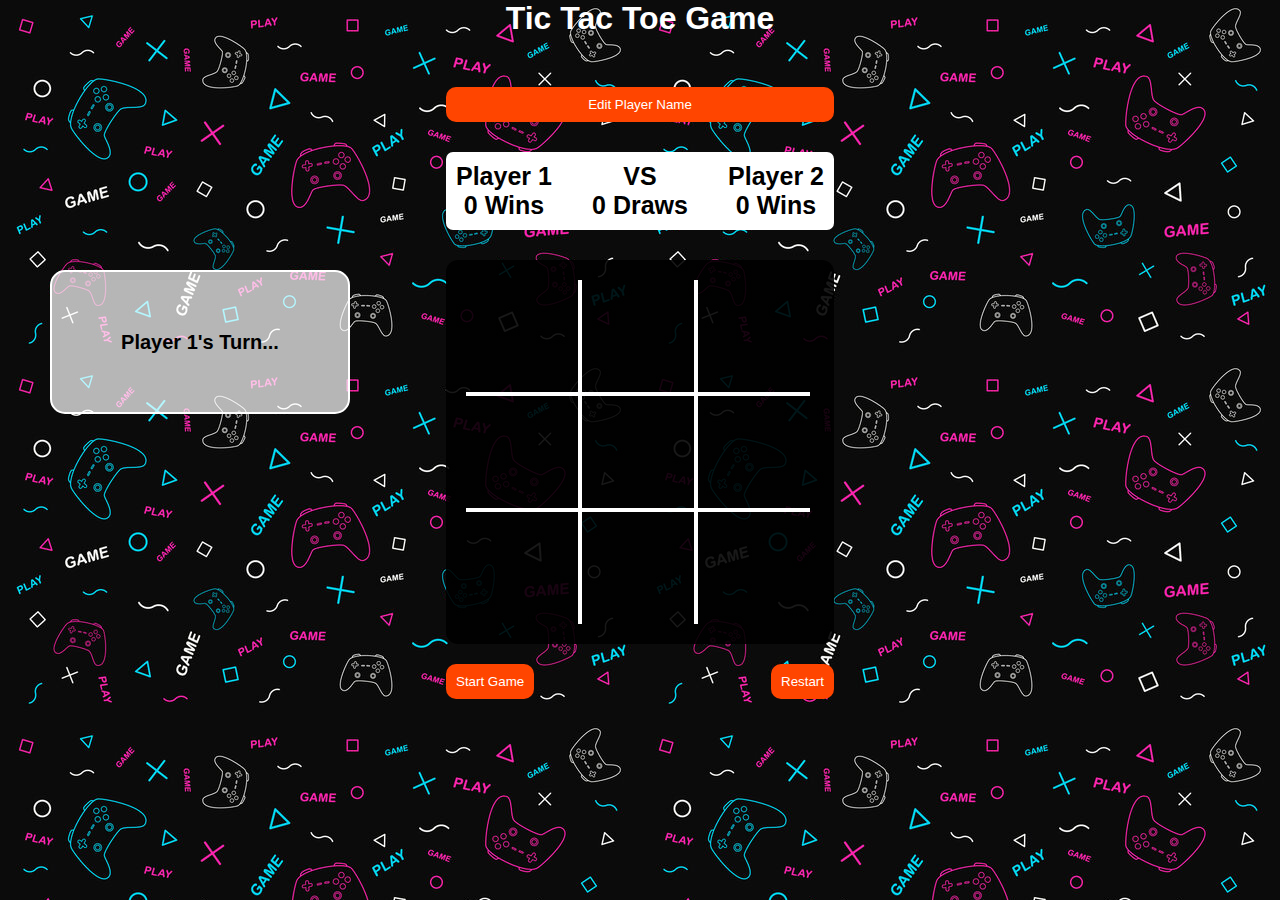
==== index.html @ 19cd67ff "first commit" ====
<!DOCTYPE html>
<html lang="en">

<head>
    <meta charset="UTF-8">
    <meta http-equiv="X-UA-Compatible" content="IE=edge">
    <meta name="viewport" content="width=device-width, initial-scale=1.0">
    <link rel="stylesheet" href="style.css">
    <title>Tic-Tac-Toe Game</title>
</head>

<body>

    <main class="flex flex-col items-center">
        <h1>Tic Tac Toe Game</h1>

        <div class="player">
            <button id="playerBtn">Edit Player Name</button>
            <div class="playername">
                <div class="players">
                    <p class="p1" id="p1">Player 1</p>
                    <p><span id="p1Score">0</span> Wins</p>
                </div>
                <div class="players">
                    <p>VS</p>
                    <p><span id="drwScore">0</span> Draws</p>
                </div>
                <div class="players">
                    <p class="p2" id="p2">Player 2</p>
                    <p><span id="p2Score">0</span> Wins</p>
                </div>
            </div>
        </div>

        <input class="checkbox" type="checkbox" id="check">
        <input class="checkbox" type="checkbox" id="endcheck">
        <div class="whichPlayer">
            <p>Player 1's Turn...</p>
        </div>

        <div class="blanket"></div>
        
        <div class="container">
            <div class="box"></div>
            <div class="box"></div>
            <div class="box"></div>
            <div class="box"></div>
            <div class="box"></div>
            <div class="box"></div>
            <div class="box"></div>
            <div class="box"></div>
            <div class="box"></div>
        </div>

        <div class="inputModal" id="inputModal">
            <div class="close">x</div>
            <input type="text" class="input1" id="input1" value="Player 1" onclick="this.select()">
            <button class="input1Btn">OK</button>
            <input type="text" class="input2" id="input2" value="Player 2" onclick="this.select()">
            <button class="input2Btn">OK</button>
        </div>

        <div class="resultModal" id="resultModal">
            <div class="close" id="resultClose">x</div>
            <p id="result">Rejoice Wins</p>
            <p class="emoji1">&#128516; &#128079; &#128165; &#127881;</p>
            <p class="emoji2">⛔ 🤗</p>
        </div>

        <div class="gameBtn">
            <button class="" id="start">Start Game</button>
            <button class="" id="restart">Restart</button>
        </div>
    </main>

    <script src="main.js"></script>
</body>

</html>
---- style.css ----
@import url('https://fonts.googleapis.com/css2?family=Finger+Paint&family=Freckle+Face&family=Luckiest+Guy&family=Orbitron&display=swap');

* {
    margin: 0;
    padding: 0;
}

body {
    background: url(./image/360_F_323880864_TPsH5ropjEBo1ViILJmcFHJqsBzorxUB.jpg);
    display: flex;
    flex-direction: column;
    justify-content: center;
    align-items: center;
    font-family: Arial, Helvetica, sans-serif;
    position: relative;
}

td {
    background-color: white;
    width: 7rem;
    height: 7rem;
    border: 2px solid;
    text-align: center;
}

h1{
    color: white;
    text-align: center;
}

.player{
    color: white;
    display: flex;
    flex-direction: column;
    margin-top: 50px;
}

.playername{
    display: flex;
    justify-content: space-between;
    font-weight: 900;
    font-size: 25px;
    margin: 30px 0 30px 0;
    background-color: white;
    color: black;
    padding: 10px;
    align-items: center;
    border-radius: 7px;
}

button{
    border: none;
    padding: 10px;
    border-radius: 10px;
    background-color: orangered;
    color: white;
    cursor: pointer;
}

button:hover{
    background-color: red;
}

.gameBtn {
    display: flex;
    justify-content: space-between;
    margin-top: 20px;
}

.checkbox{
    display: none;
}

.box{
    color: white;
    width: 7rem;
    height: 7rem;
    font-size: 100px;
    cursor: pointer;
    font-family: 'Finger Paint', cursive;
}

.container{
    display: grid;
    grid-template-columns: repeat(3, 1fr);
    text-align: center;
    background-color: rgba(0, 0, 0, .9);
    border-radius: 12px;
    padding: 20px;
}

.blanket {
    background: transparent;
    width: 29%;
    height: 24rem;
    position: absolute;
    z-index: 50;
    border-radius: 12px;
    display: none;
}

.close{
    font-size: 20px;
}

.inputModal{
    position: absolute;
    top: 270px;
    width: 30%;
    display: flex;
    flex-direction: column;
    justify-content: center;
    align-items: center;
    border: white solid 2px;
    padding: 20px;
    border-radius: 15px;
    background-color: white;
    height: 200px;
    justify-content: space-evenly;
    display: none;
}

.resultModal{
    position: absolute;
    top: 270px;
    width: 30%;
    display: flex;
    flex-direction: column;
    justify-content: center;
    align-items: center;
    border: white solid 2px;
    padding: 20px;
    border-radius: 15px;
    background-color: white;
    height: 150px;
    justify-content: space-evenly;
    font-weight: 900;
    font-size: 30px;
    display: none;
}

.players{
    text-align: center;
}

.emoji1{
    display: none;
}
.emoji2{
    display: none;
}

.whichPlayer{
    position: absolute;
    top: 270px;
    left: 50px;
    width: 20%;
    display: flex;
    flex-direction: column;
    justify-content: center;
    align-items: center;
    border: white solid 2px;
    padding: 20px;
    border-radius: 15px;
    background-color: rgba(255, 255, 255, .7);
    height: 100px;
    font-size: 20px;
    font-weight: 700;
}

.close {
    border: .2px solid;
    border-radius: 5px;
    padding: 1px 9px;
    font-weight: 900;
    display: flex;
    align-items: center;
    cursor: pointer;
    position: absolute;
    right: 10px;
    top: 10px;
}

.input2Btn{
    display: none;
}

.input2{
    display: none;
}

.close:hover{
    background-color: black;
    color: white;
}

.inputModal button {
    width: 50%;
}

input{
    padding: 10px;
    border-radius: 10px;
    border: none;
    outline: auto orangered;
    width: 100%;
    font-size: 15px;
}

.box:nth-child(1) {
    border-right: 4px solid white;
    border-bottom:  4px solid white;
}
.box:nth-child(2) {
    border-right: 4px solid white;
    border-bottom:  4px solid white;
}
.box:nth-child(3) {
    border-bottom:  4px solid white;
}
.box:nth-child(4) {
    border-right: 4px solid white;
    border-bottom:  4px solid white;
}
.box:nth-child(5) {
    border-right: 4px solid white;
    border-bottom:  4px solid white;
}
.box:nth-child(6) {
    border-bottom:  4px solid white;
}
.box:nth-child(7) {
    border-right: 4px solid white;
}
.box:nth-child(8) {
    border-right: 4px solid white;
}
.box:nth-child(9) {
}
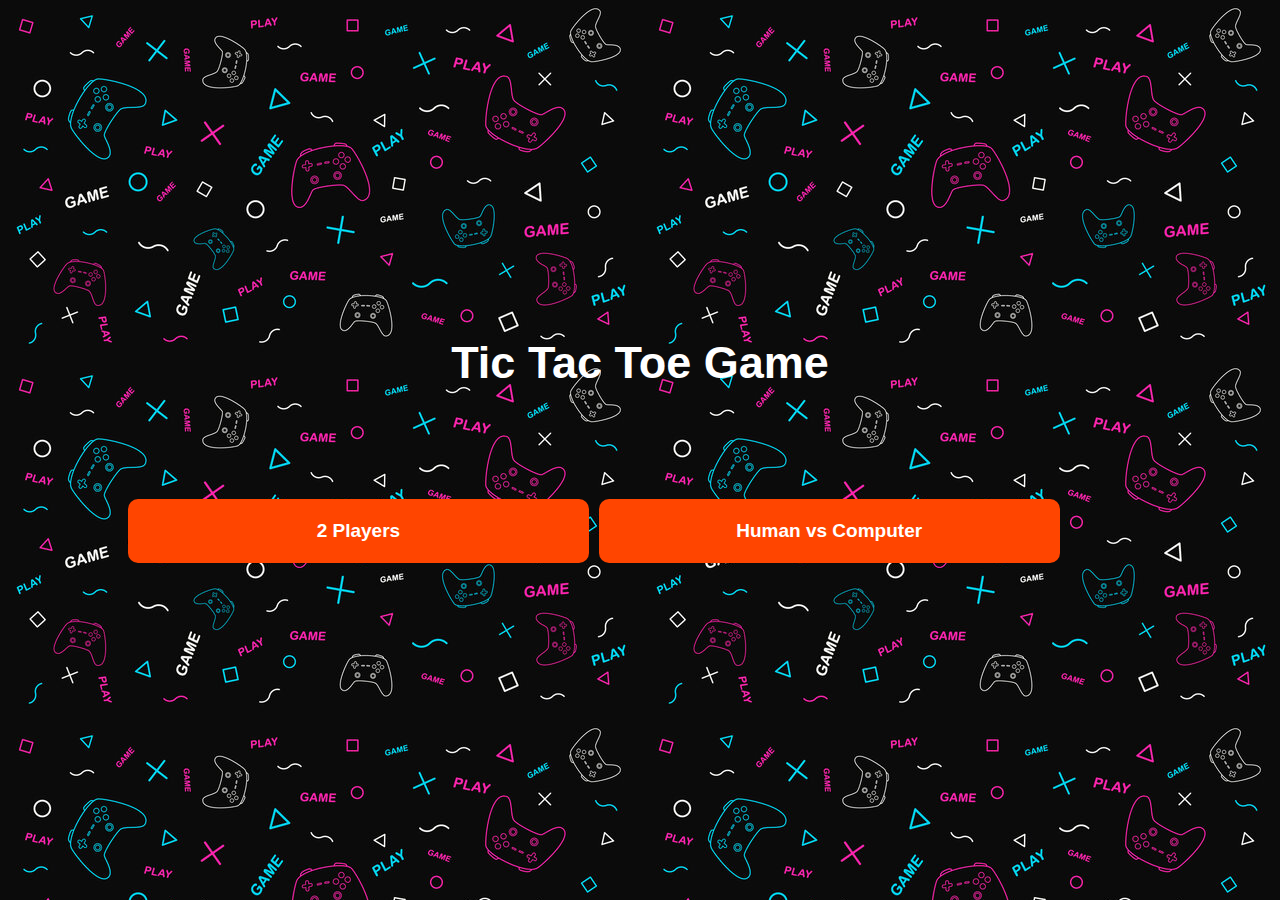
==== commit cf683162: "Local Storage setup" ====
--- a/index.html
+++ b/index.html
@@ -11,7 +11,17 @@
 
 <body>
 
-    <main class="flex flex-col items-center">
+    <section class="gamePlayPanel">
+        <h1>Tic Tac Toe Game</h1>
+        <div class="gameBtn1">
+            <button class="gameBtns" id="twoplayers">2 Players</button>
+            <button class="gameBtns" id="computer">Human vs Computer</button>
+        </div>
+    </section>
+
+    <main class="main1" style="display: none;">
+
+        <a href="/" class="back"><img src="./image/6iroLKyiK.jpg" width="30" alt=""></a>
         <h1>Tic Tac Toe Game</h1>
 
         <div class="player">
@@ -34,11 +44,6 @@
 
         <input class="checkbox" type="checkbox" id="check">
         <input class="checkbox" type="checkbox" id="endcheck">
-        <div class="whichPlayer">
-            <p>Player 1's Turn...</p>
-        </div>
-
-        <div class="blanket"></div>
         
         <div class="container">
             <div class="box"></div>
@@ -67,8 +72,12 @@
             <p class="emoji2">⛔ 🤗</p>
         </div>
 
+
         <div class="gameBtn">
             <button class="" id="start">Start Game</button>
+            <div class="whichPlayer">
+                <p class="next">Player 1's Turn...</p>
+            </div>
             <button class="" id="restart">Restart</button>
         </div>
     </main>
--- a/style.css
+++ b/style.css
@@ -3,6 +3,7 @@
 * {
     margin: 0;
     padding: 0;
+    box-sizing: border-box;
 }
 
 body {
@@ -13,6 +14,13 @@
     align-items: center;
     font-family: Arial, Helvetica, sans-serif;
     position: relative;
+    overflow: hidden;
+}
+
+@media (max-width: 768px) {
+    body {
+        padding-top: 50px;
+    }
 }
 
 td {
@@ -26,6 +34,7 @@
 h1{
     color: white;
     text-align: center;
+
 }
 
 .player{
@@ -46,6 +55,10 @@
     padding: 10px;
     align-items: center;
     border-radius: 7px;
+}
+
+.playersMid {
+    margin: 0 20px 0 20px;
 }
 
 button{
@@ -89,16 +102,6 @@
     padding: 20px;
 }
 
-.blanket {
-    background: transparent;
-    width: 29%;
-    height: 24rem;
-    position: absolute;
-    z-index: 50;
-    border-radius: 12px;
-    display: none;
-}
-
 .close{
     font-size: 20px;
 }
@@ -150,22 +153,15 @@
     display: none;
 }
 
-.whichPlayer{
-    position: absolute;
-    top: 270px;
-    left: 50px;
-    width: 20%;
-    display: flex;
-    flex-direction: column;
-    justify-content: center;
-    align-items: center;
-    border: white solid 2px;
-    padding: 20px;
-    border-radius: 15px;
-    background-color: rgba(255, 255, 255, .7);
-    height: 100px;
-    font-size: 20px;
-    font-weight: 700;
+.whichPlayer {
+    display: flex;
+        flex-direction: column;
+        justify-content: center;
+        align-items: center;
+        border: white solid 2px;
+        border-radius: 15px;
+        background-color: rgba(255, 255, 255, .7);
+        text-align: center;
 }
 
 .close {
@@ -179,6 +175,16 @@
     position: absolute;
     right: 10px;
     top: 10px;
+}
+
+.next {
+    font-weight: 900; 
+    height: 50px; 
+    width: 50px; 
+    padding: 0px; 
+    display: flex; 
+    justify-content: center; 
+    align-items: center;
 }
 
 .input2Btn{
@@ -207,6 +213,38 @@
     font-size: 15px;
 }
 
+.buffer {
+    position: absolute;
+    width: 20%;
+    height: 10rem;
+    display: flex;
+    justify-content: center;
+    align-items: center;
+    border-radius: 20px;
+    top: 250px;
+    margin-left: 50px;
+    background-color: rgba(32, 30, 30, 0.603);
+    display: none;
+}
+
+.back {
+    position: absolute;
+    top: 45px;
+    left: 20px;
+    width: 50px;
+    height: 50px;
+    border-radius: 50%;
+    border: 1px red solid;
+    display: flex;
+    justify-content: center;
+    align-items: center;
+    background-color: aliceblue;
+    text-transform: capitalize;
+    font-weight: 900;
+    text-decoration: none;
+}
+
+
 .box:nth-child(1) {
     border-right: 4px solid white;
     border-bottom:  4px solid white;
@@ -236,4 +274,110 @@
     border-right: 4px solid white;
 }
 .box:nth-child(9) {
-}+}
+
+
+@media screen and (max-width: 768px) {
+    .box {
+        width: 6rem;
+        height: 6rem;
+        font-size: 70px;
+    }
+
+    .playername {
+        font-size: 20px;
+        margin: 20px 0 20px 0;
+    }
+
+    .resultModal {
+        width: 75%;
+        font-size: 20px;
+        margin-top: 70px;
+        margin-left: 10px;  
+    }
+
+    .whichPlayer {
+        width: 40%;
+        padding: 10px;
+        border: 2px solid red;
+    }
+
+    .inputModal {
+        width: 80%;
+        margin-top: 20px;
+    }
+
+    .buffer {
+        width: 50%;
+        margin-top: 100px;
+    }
+}
+
+@media screen and (min-width: 768px) {
+    .player {
+        position: absolute;
+        left: 50px;
+        top: 30px;
+    }
+
+    main {
+        display: flex;
+        flex-direction: column;
+        justify-content: center;
+        height: 100vh;
+    }
+
+    h1 {
+        margin-bottom: 60px;
+    }
+
+    .whichPlayer{
+        position: absolute;
+        top: 270px;
+        left: 50px;
+        width: 26%;
+        padding: 20px;
+        border-radius: 15px;
+        height: 100px;
+        font-size: 20px;
+        font-weight: 700;
+    }
+
+    .back {
+        top: 20px;
+        left: 50px;
+    }
+}
+
+.gameBtns {
+    width: 45%;
+    height: 4rem;
+    font-weight: 900;
+    font-size: 19px;
+    display: flex;
+    justify-content: center;
+    align-items: center;
+}
+
+.gamePlayPanel {
+    width: 80%;
+    height: 100vh;
+    padding: 0px;
+
+    display: flex;
+    flex-direction: column;
+    justify-content: center;
+}
+
+.gameBtn1, .gameBtn2 {
+    display: flex;
+    margin-top: 50px;
+}
+
+.gamePlayPanel h1 {
+    font-size: 45px;
+}
+
+#twoplayers, #easy {
+    margin-right: 10px;
+}
